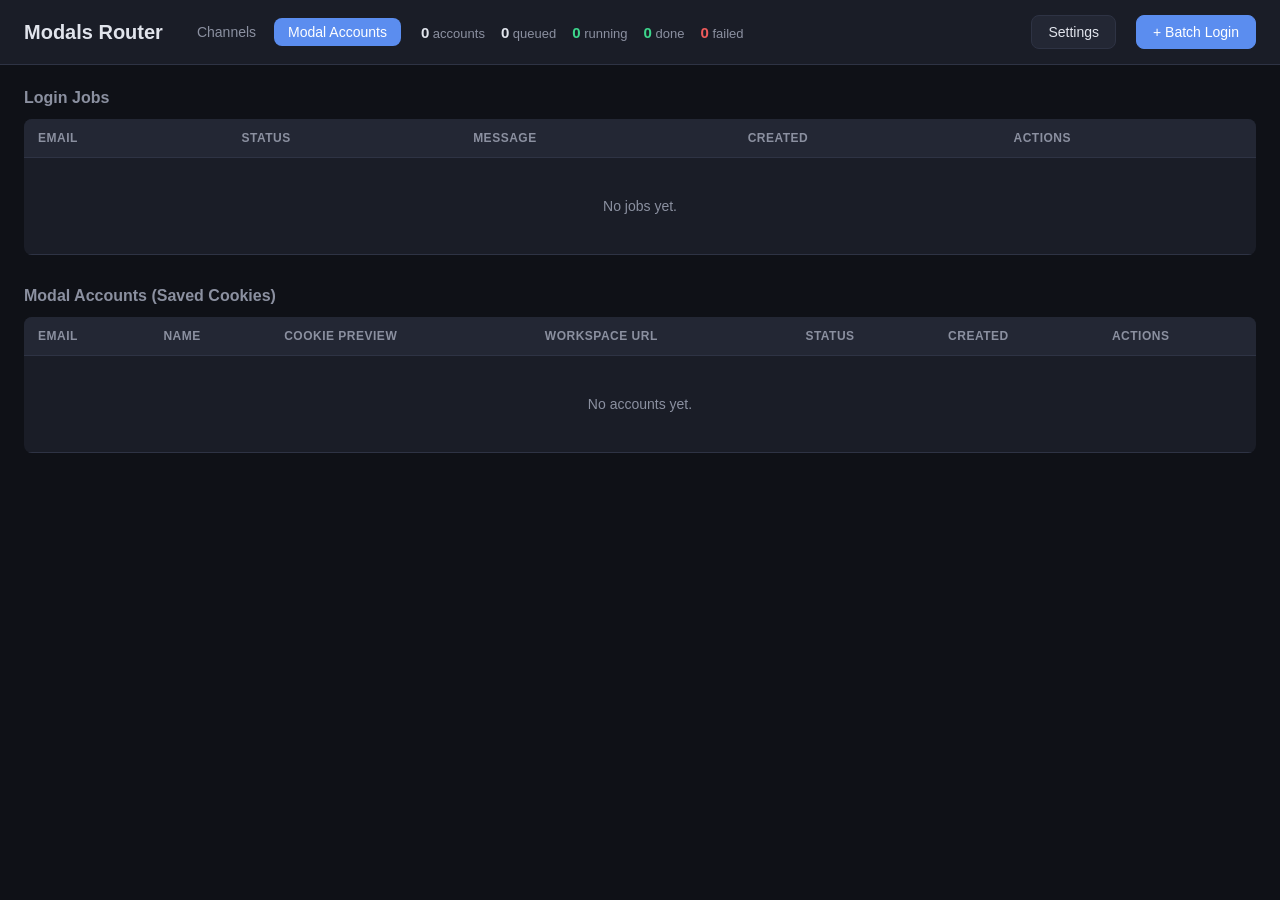
==== web/modal.html @ 1635a840 "Add Modal.com Google batch login with cookie persistence - modal_login.py: Camoufox browser automati" ====
<!DOCTYPE html>
<html lang="zh-CN">
<head>
<meta charset="UTF-8">
<meta name="viewport" content="width=device-width, initial-scale=1.0">
<title>Modal Accounts - Modals Router</title>
<link rel="stylesheet" href="style.css">
</head>
<body>

<div id="batch-modal" class="overlay hidden">
  <div class="modal-box wide">
    <h2>Google Batch Login</h2>
    <p>Paste Google accounts below, one per line. Format: <code>email|password[|auxEmail]</code></p>
    <textarea id="batch-text" rows="10" style="width:100%;background:var(--bg);color:var(--text);border:1px solid var(--border);border-radius:var(--radius);padding:10px;font-family:monospace;font-size:13px;" placeholder="user1@gmail.com|password123&#10;user2@gmail.com|password456|aux@gmail.com"></textarea>
    <div class="form-grid" style="margin-top:14px;">
      <label>Account Name (optional)
        <input type="text" id="batch-name" placeholder="My Modal Accounts">
      </label>
      <label>Headless Mode
        <select id="batch-headless" style="padding:10px 12px;border-radius:var(--radius);border:1px solid var(--border);background:var(--bg);color:var(--text);font-size:14px;">
          <option value="true">Headless (no browser window)</option>
          <option value="false">Visible (show browser)</option>
        </select>
      </label>
    </div>
    <div class="form-actions">
      <button type="button" class="btn" id="batch-cancel">Cancel</button>
      <button type="button" class="btn btn-primary" id="batch-submit">Start Batch Login</button>
    </div>
  </div>
</div>

<div id="cookie-modal" class="overlay hidden">
  <div class="modal-box wide">
    <h2>Cookie - <span id="cookie-email"></span></h2>
    <textarea id="cookie-text" rows="8" readonly style="width:100%;background:var(--bg);color:var(--text);border:1px solid var(--border);border-radius:var(--radius);padding:10px;font-family:monospace;font-size:12px;"></textarea>
    <div class="form-actions">
      <button type="button" class="btn" id="cookie-copy">Copy</button>
      <button type="button" class="btn btn-primary" id="cookie-close">Close</button>
    </div>
  </div>
</div>

<div id="settings-modal" class="overlay hidden">
  <div class="modal-box wide">
    <h2>Modal Login Settings</h2>
    <div class="form-grid">
      <label class="full">Base URL
        <input type="text" id="set-base-url" value="https://modal.com">
      </label>
      <label class="full">Proxy URL (optional)
        <input type="text" id="set-proxy" placeholder="http://127.0.0.1:7890">
      </label>
      <label>Job Concurrency (1-10)
        <input type="number" id="set-concurrency" value="1" min="1" max="10">
      </label>
    </div>
    <div class="form-actions">
      <button type="button" class="btn" id="settings-cancel">Cancel</button>
      <button type="button" class="btn btn-primary" id="settings-save">Save</button>
    </div>
  </div>
</div>

<header>
  <div class="header-inner">
    <h1>Modals Router</h1>
    <nav class="nav-tabs">
      <a href="/admin/" class="nav-tab">Channels</a>
      <a href="/admin/modal.html" class="nav-tab active">Modal Accounts</a>
    </nav>
    <div class="stats-bar" id="modal-stats-bar">
      <span class="stat"><b id="m-accounts">0</b> accounts</span>
      <span class="stat"><b id="m-jobs-queued">0</b> queued</span>
      <span class="stat active"><b id="m-jobs-running">0</b> running</span>
      <span class="stat ok"><b id="m-jobs-done">0</b> done</span>
      <span class="stat fail"><b id="m-jobs-failed">0</b> failed</span>
    </div>
    <button class="btn" id="settings-btn">Settings</button>
    <button class="btn btn-primary" id="batch-btn">+ Batch Login</button>
  </div>
</header>

<main>
  <h2 style="font-size:16px;margin-bottom:12px;color:var(--text-dim);">Login Jobs</h2>
  <table id="jobs-table" style="margin-bottom:32px;">
    <thead>
      <tr>
        <th>Email</th>
        <th>Status</th>
        <th>Message</th>
        <th>Created</th>
        <th>Actions</th>
      </tr>
    </thead>
    <tbody id="jobs-tbody">
      <tr><td colspan="5" class="empty">No jobs yet.</td></tr>
    </tbody>
  </table>

  <h2 style="font-size:16px;margin-bottom:12px;color:var(--text-dim);">Modal Accounts (Saved Cookies)</h2>
  <table id="accounts-table">
    <thead>
      <tr>
        <th>Email</th>
        <th>Name</th>
        <th>Cookie Preview</th>
        <th>Workspace URL</th>
        <th>Status</th>
        <th>Created</th>
        <th>Actions</th>
      </tr>
    </thead>
    <tbody id="accounts-tbody">
      <tr><td colspan="7" class="empty">No accounts yet.</td></tr>
    </tbody>
  </table>
</main>

<script src="modal.js"></script>
</body>
</html>
---- web/style.css ----
:root {
  --bg: #0f1117;
  --surface: #1a1d27;
  --surface2: #232734;
  --border: #2e3344;
  --text: #e1e4ec;
  --text-dim: #8b90a0;
  --primary: #5b8def;
  --primary-hover: #4a7de0;
  --green: #3dd68c;
  --red: #ef5b5b;
  --yellow: #f0b24b;
  --radius: 8px;
}

* { box-sizing: border-box; margin: 0; padding: 0; }

body {
  font-family: -apple-system, BlinkMacSystemFont, "Segoe UI", Roboto, sans-serif;
  background: var(--bg);
  color: var(--text);
  min-height: 100vh;
}

header {
  background: var(--surface);
  border-bottom: 1px solid var(--border);
  padding: 0 24px;
  position: sticky;
  top: 0;
  z-index: 10;
}

.header-inner {
  display: flex;
  align-items: center;
  gap: 20px;
  max-width: 1400px;
  margin: 0 auto;
  height: 64px;
}

.header-inner h1 {
  font-size: 20px;
  white-space: nowrap;
}

.nav-tabs {
  display: flex;
  gap: 4px;
}

.nav-tab {
  padding: 6px 14px;
  border-radius: var(--radius);
  font-size: 14px;
  color: var(--text-dim);
  text-decoration: none;
  transition: .15s;
}

.nav-tab:hover { background: var(--surface2); color: var(--text); }
.nav-tab.active { background: var(--primary); color: #fff; }

.stats-bar {
  display: flex;
  gap: 16px;
  flex: 1;
  flex-wrap: wrap;
}

.stat {
  font-size: 13px;
  color: var(--text-dim);
  white-space: nowrap;
}

.stat b { font-size: 15px; color: var(--text); }
.stat.active b { color: var(--green); }
.stat.disabled b { color: var(--red); }
.stat.ok b { color: var(--green); }
.stat.fail b { color: var(--red); }

main {
  max-width: 1400px;
  margin: 24px auto;
  padding: 0 24px;
}

table {
  width: 100%;
  border-collapse: collapse;
  background: var(--surface);
  border-radius: var(--radius);
  overflow: hidden;
  font-size: 14px;
}

th, td {
  padding: 12px 14px;
  text-align: left;
  border-bottom: 1px solid var(--border);
  white-space: nowrap;
}

th {
  background: var(--surface2);
  font-weight: 600;
  color: var(--text-dim);
  font-size: 12px;
  text-transform: uppercase;
  letter-spacing: 0.5px;
}

tbody tr:hover { background: var(--surface2); }
td.empty { text-align: center; color: var(--text-dim); padding: 40px; }

.badge {
  display: inline-block;
  padding: 3px 10px;
  border-radius: 20px;
  font-size: 12px;
  font-weight: 600;
}

.badge.active { background: rgba(61,214,140,.15); color: var(--green); }
.badge.disabled { background: rgba(239,91,91,.15); color: var(--red); }

.btn {
  padding: 8px 16px;
  border-radius: var(--radius);
  border: 1px solid var(--border);
  background: var(--surface2);
  color: var(--text);
  cursor: pointer;
  font-size: 14px;
  transition: .15s;
  white-space: nowrap;
}

.btn:hover { border-color: var(--text-dim); }
.btn-primary { background: var(--primary); border-color: var(--primary); color: #fff; }
.btn-primary:hover { background: var(--primary-hover); border-color: var(--primary-hover); }
.btn-sm { padding: 4px 10px; font-size: 12px; }
.btn-danger { color: var(--red); }
.btn-danger:hover { background: rgba(239,91,91,.1); }

.actions-cell { display: flex; gap: 6px; }

.overlay {
  position: fixed;
  inset: 0;
  background: rgba(0,0,0,.6);
  display: flex;
  align-items: center;
  justify-content: center;
  z-index: 100;
}

.overlay.hidden { display: none; }

.modal-box {
  background: var(--surface);
  border-radius: 12px;
  padding: 28px;
  width: 400px;
  max-width: 90vw;
  max-height: 90vh;
  overflow-y: auto;
  border: 1px solid var(--border);
}

.modal-box.wide { width: 640px; }

.modal-box h2 { margin-bottom: 16px; font-size: 18px; }
.modal-box p { color: var(--text-dim); margin-bottom: 12px; font-size: 14px; }

.modal-box input, .modal-box textarea {
  width: 100%;
  padding: 10px 12px;
  border-radius: var(--radius);
  border: 1px solid var(--border);
  background: var(--bg);
  color: var(--text);
  font-size: 14px;
  font-family: inherit;
}

.modal-box input:focus, .modal-box textarea:focus {
  outline: none;
  border-color: var(--primary);
}

.modal-box label {
  display: flex;
  flex-direction: column;
  gap: 4px;
  font-size: 13px;
  color: var(--text-dim);
}

.modal-box label small { font-size: 11px; color: var(--text-dim); opacity: .7; }

.form-grid {
  display: grid;
  grid-template-columns: 1fr 1fr;
  gap: 14px;
}

.form-grid .full { grid-column: 1 / -1; }

.form-actions {
  display: flex;
  justify-content: flex-end;
  gap: 10px;
  margin-top: 20px;
}

#token-input { margin-bottom: 12px; }

.key-cell { font-family: monospace; font-size: 12px; color: var(--text-dim); }
.url-cell { font-family: monospace; font-size: 12px; max-width: 280px; overflow: hidden; text-overflow: ellipsis; }
.reason-cell { font-size: 11px; color: var(--yellow); }

.test-result { margin-top: 16px; }
.test-result.hidden { display: none; }

.test-summary {
  display: flex;
  align-items: center;
  gap: 12px;
  padding: 10px 14px;
  border-radius: var(--radius);
  margin-bottom: 10px;
}

.test-summary.test-ok { background: rgba(61,214,140,.1); }
.test-summary.test-fail { background: rgba(239,91,91,.1); }

.test-status-badge {
  font-weight: 700;
  font-size: 13px;
  padding: 3px 10px;
  border-radius: 4px;
}

.test-status-badge.test-ok { background: var(--green); color: #fff; }
.test-status-badge.test-fail { background: var(--red); color: #fff; }

.test-meta { font-size: 13px; color: var(--text-dim); }

.test-warn {
  font-size: 12px;
  color: var(--yellow);
  background: rgba(240,178,75,.15);
  padding: 3px 8px;
  border-radius: 4px;
}

.test-error-msg {
  color: var(--red);
  font-size: 13px;
  margin-bottom: 8px;
}

.test-response {
  background: var(--bg);
  border: 1px solid var(--border);
  border-radius: var(--radius);
  padding: 12px;
  font-size: 12px;
  font-family: "Cascadia Code", "Fira Code", monospace;
  max-height: 240px;
  overflow: auto;
  white-space: pre-wrap;
  word-break: break-all;
  color: var(--text-dim);
}

.test-pending { color: var(--text-dim); font-size: 14px; padding: 8px 0; }
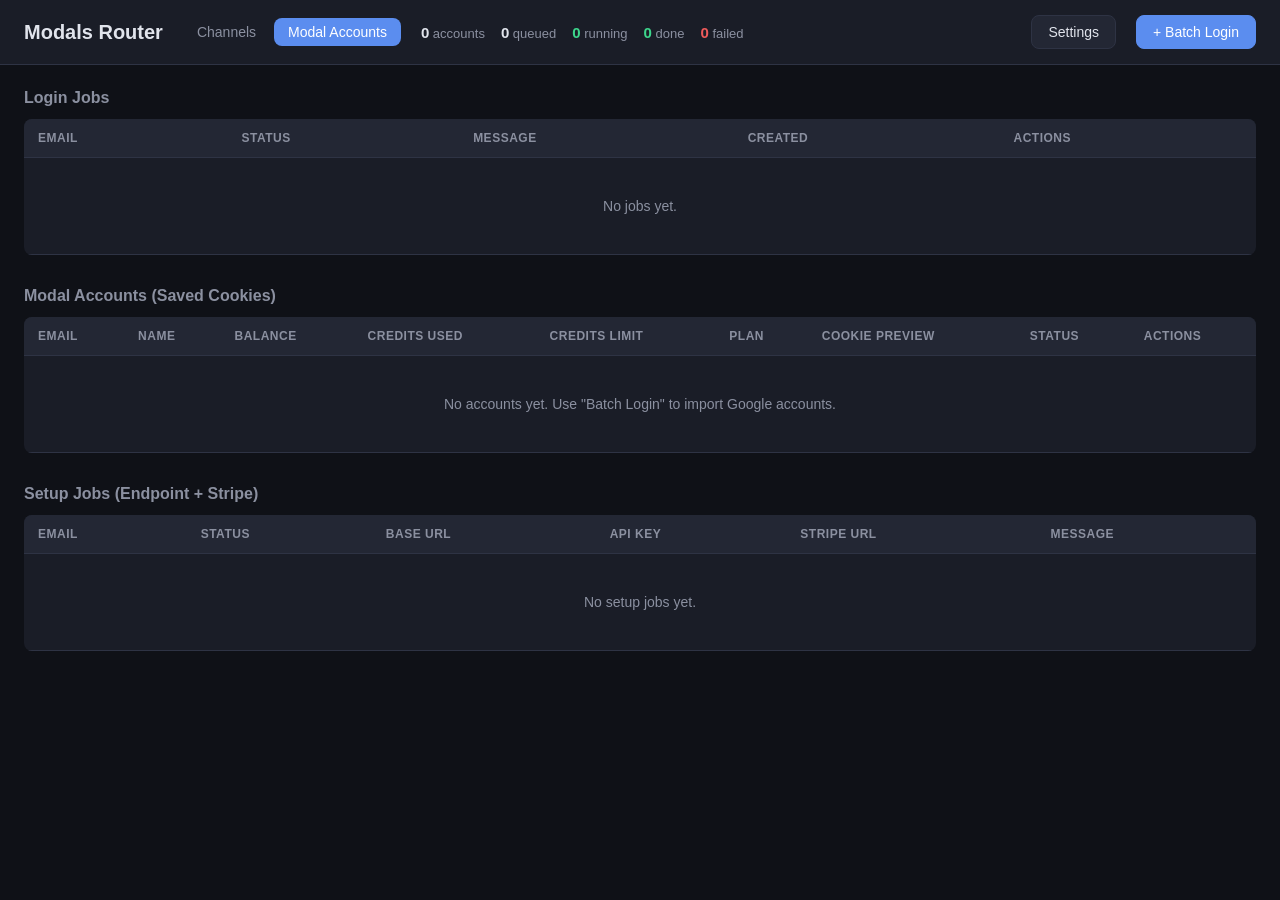
==== commit b6632d60: "Add post-login setup (endpoint+stripe), balance sync, per-job proxy, concurrency & cancel - Setup: c" ====
--- a/web/modal.html
+++ b/web/modal.html
@@ -17,11 +17,21 @@
       <label>Account Name (optional)
         <input type="text" id="batch-name" placeholder="My Modal Accounts">
       </label>
+      <label>Mode
+        <select id="batch-mode" style="padding:10px 12px;border-radius:var(--radius);border:1px solid var(--border);background:var(--bg);color:var(--text);font-size:14px;">
+          <option value="signup">Signup (register new account)</option>
+          <option value="login">Login (existing account)</option>
+        </select>
+      </label>
       <label>Headless Mode
         <select id="batch-headless" style="padding:10px 12px;border-radius:var(--radius);border:1px solid var(--border);background:var(--bg);color:var(--text);font-size:14px;">
           <option value="true">Headless (no browser window)</option>
           <option value="false">Visible (show browser)</option>
         </select>
+      </label>
+      <label class="full">Proxy URL (optional, overrides global setting)
+        <input type="text" id="batch-proxy" placeholder="http://127.0.0.1:7890 or socks5://...">
+        <small>Leave empty to use the global proxy from Settings</small>
       </label>
     </div>
     <div class="form-actions">
@@ -105,15 +115,34 @@
       <tr>
         <th>Email</th>
         <th>Name</th>
+        <th>Balance</th>
+        <th>Credits Used</th>
+        <th>Credits Limit</th>
+        <th>Plan</th>
         <th>Cookie Preview</th>
-        <th>Workspace URL</th>
         <th>Status</th>
-        <th>Created</th>
         <th>Actions</th>
       </tr>
     </thead>
     <tbody id="accounts-tbody">
-      <tr><td colspan="7" class="empty">No accounts yet.</td></tr>
+      <tr><td colspan="9" class="empty">No accounts yet. Use "Batch Login" to import Google accounts.</td></tr>
+    </tbody>
+  </table>
+
+  <h2 style="font-size:16px;margin:32px 0 12px;color:var(--text-dim);">Setup Jobs (Endpoint + Stripe)</h2>
+  <table id="setup-table">
+    <thead>
+      <tr>
+        <th>Email</th>
+        <th>Status</th>
+        <th>Base URL</th>
+        <th>API Key</th>
+        <th>Stripe URL</th>
+        <th>Message</th>
+      </tr>
+    </thead>
+    <tbody id="setup-tbody">
+      <tr><td colspan="6" class="empty">No setup jobs yet.</td></tr>
     </tbody>
   </table>
 </main>
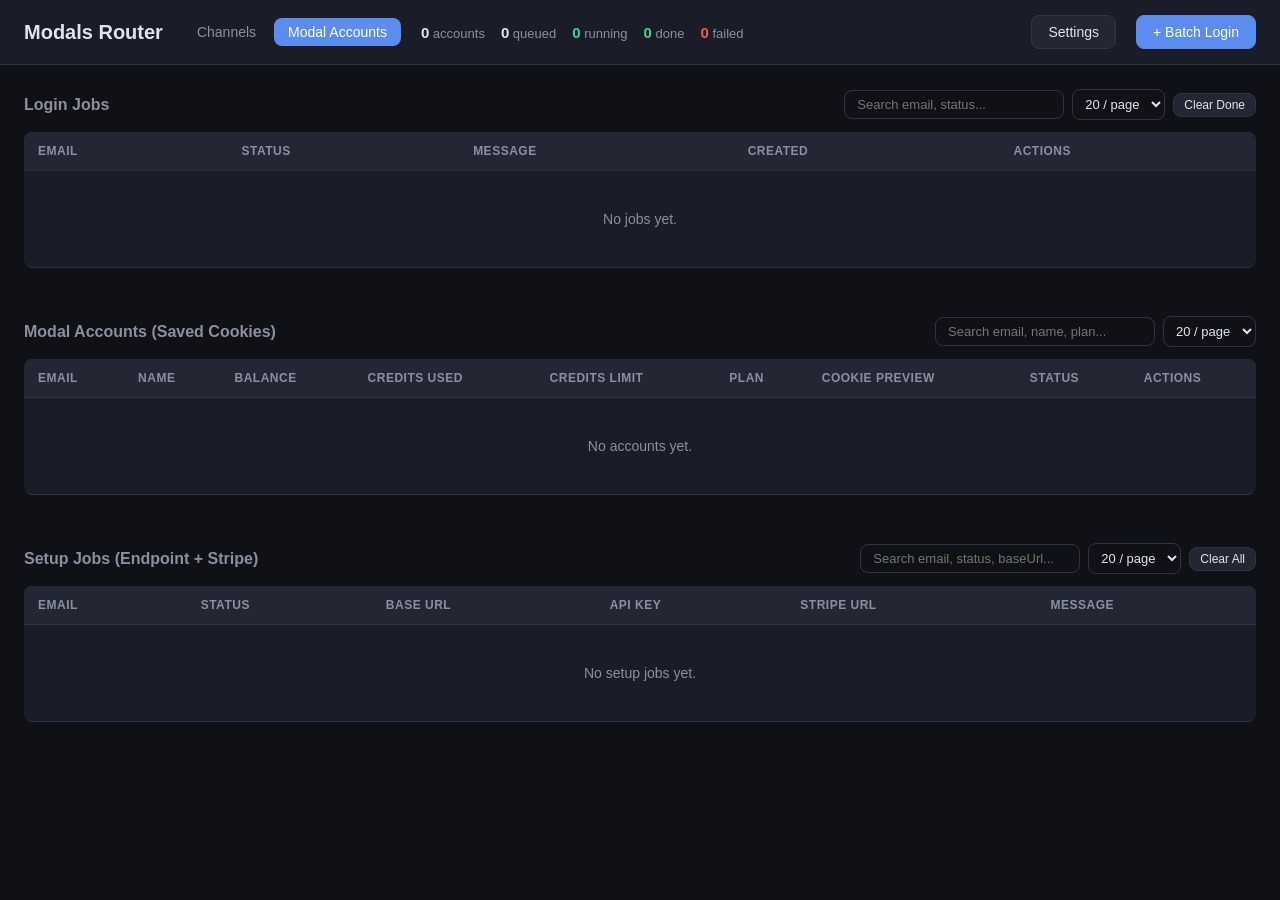
==== commit 1b0b5775: "Persist setup jobs in store + client-side pagination & search for all tables - Setup jobs now saved " ====
--- a/web/modal.html
+++ b/web/modal.html
@@ -93,58 +93,102 @@
 </header>
 
 <main>
-  <h2 style="font-size:16px;margin-bottom:12px;color:var(--text-dim);">Login Jobs</h2>
-  <table id="jobs-table" style="margin-bottom:32px;">
-    <thead>
-      <tr>
-        <th>Email</th>
-        <th>Status</th>
-        <th>Message</th>
-        <th>Created</th>
-        <th>Actions</th>
-      </tr>
-    </thead>
-    <tbody id="jobs-tbody">
-      <tr><td colspan="5" class="empty">No jobs yet.</td></tr>
-    </tbody>
-  </table>
+  <!-- Login Jobs -->
+  <div class="table-section">
+    <div class="table-header">
+      <h2>Login Jobs</h2>
+      <div class="table-controls">
+        <input type="text" class="table-search" id="jobs-search" placeholder="Search email, status...">
+        <select class="table-page-size" id="jobs-page-size">
+          <option value="10">10 / page</option>
+          <option value="20" selected>20 / page</option>
+          <option value="50">50 / page</option>
+        </select>
+        <button class="btn btn-sm" id="jobs-clear">Clear Done</button>
+      </div>
+    </div>
+    <table id="jobs-table">
+      <thead>
+        <tr>
+          <th>Email</th>
+          <th>Status</th>
+          <th>Message</th>
+          <th>Created</th>
+          <th>Actions</th>
+        </tr>
+      </thead>
+      <tbody id="jobs-tbody">
+        <tr><td colspan="5" class="empty">No jobs yet.</td></tr>
+      </tbody>
+    </table>
+    <div class="pagination" id="jobs-pagination"></div>
+  </div>
 
-  <h2 style="font-size:16px;margin-bottom:12px;color:var(--text-dim);">Modal Accounts (Saved Cookies)</h2>
-  <table id="accounts-table">
-    <thead>
-      <tr>
-        <th>Email</th>
-        <th>Name</th>
-        <th>Balance</th>
-        <th>Credits Used</th>
-        <th>Credits Limit</th>
-        <th>Plan</th>
-        <th>Cookie Preview</th>
-        <th>Status</th>
-        <th>Actions</th>
-      </tr>
-    </thead>
-    <tbody id="accounts-tbody">
-      <tr><td colspan="9" class="empty">No accounts yet. Use "Batch Login" to import Google accounts.</td></tr>
-    </tbody>
-  </table>
+  <!-- Accounts -->
+  <div class="table-section">
+    <div class="table-header">
+      <h2>Modal Accounts (Saved Cookies)</h2>
+      <div class="table-controls">
+        <input type="text" class="table-search" id="accounts-search" placeholder="Search email, name, plan...">
+        <select class="table-page-size" id="accounts-page-size">
+          <option value="10">10 / page</option>
+          <option value="20" selected>20 / page</option>
+          <option value="50">50 / page</option>
+        </select>
+      </div>
+    </div>
+    <table id="accounts-table">
+      <thead>
+        <tr>
+          <th>Email</th>
+          <th>Name</th>
+          <th>Balance</th>
+          <th>Credits Used</th>
+          <th>Credits Limit</th>
+          <th>Plan</th>
+          <th>Cookie Preview</th>
+          <th>Status</th>
+          <th>Actions</th>
+        </tr>
+      </thead>
+      <tbody id="accounts-tbody">
+        <tr><td colspan="9" class="empty">No accounts yet.</td></tr>
+      </tbody>
+    </table>
+    <div class="pagination" id="accounts-pagination"></div>
+  </div>
 
-  <h2 style="font-size:16px;margin:32px 0 12px;color:var(--text-dim);">Setup Jobs (Endpoint + Stripe)</h2>
-  <table id="setup-table">
-    <thead>
-      <tr>
-        <th>Email</th>
-        <th>Status</th>
-        <th>Base URL</th>
-        <th>API Key</th>
-        <th>Stripe URL</th>
-        <th>Message</th>
-      </tr>
-    </thead>
-    <tbody id="setup-tbody">
-      <tr><td colspan="6" class="empty">No setup jobs yet.</td></tr>
-    </tbody>
-  </table>
+  <!-- Setup Jobs -->
+  <div class="table-section">
+    <div class="table-header">
+      <h2>Setup Jobs (Endpoint + Stripe)</h2>
+      <div class="table-controls">
+        <input type="text" class="table-search" id="setup-search" placeholder="Search email, status, baseUrl...">
+        <select class="table-page-size" id="setup-page-size">
+          <option value="10">10 / page</option>
+          <option value="20" selected>20 / page</option>
+          <option value="50">50 / page</option>
+        </select>
+        <button class="btn btn-sm" id="setup-clear">Clear All</button>
+      </div>
+    </div>
+    <table id="setup-table">
+      <thead>
+        <tr>
+          <th>Email</th>
+          <th>Status</th>
+          <th>Base URL</th>
+          <th>API Key</th>
+          <th>Stripe URL</th>
+          <th>Message</th>
+        </tr>
+      </thead>
+      <tbody id="setup-tbody">
+        <tr><td colspan="6" class="empty">No setup jobs yet.</td></tr>
+      </tbody>
+    </table>
+    <div class="pagination" id="setup-pagination"></div>
+  </div>
 </main>
 
 <script src="modal.js"></script>
--- a/web/style.css
+++ b/web/style.css
@@ -278,3 +278,78 @@
 }
 
 .test-pending { color: var(--text-dim); font-size: 14px; padding: 8px 0; }
+
+.table-section {
+  margin-bottom: 36px;
+}
+
+.table-header {
+  display: flex;
+  align-items: center;
+  justify-content: space-between;
+  margin-bottom: 12px;
+  gap: 12px;
+  flex-wrap: wrap;
+}
+
+.table-header h2 {
+  font-size: 16px;
+  color: var(--text-dim);
+  margin: 0;
+}
+
+.table-controls {
+  display: flex;
+  align-items: center;
+  gap: 8px;
+}
+
+.table-search {
+  padding: 6px 12px;
+  border-radius: var(--radius);
+  border: 1px solid var(--border);
+  background: var(--bg);
+  color: var(--text);
+  font-size: 13px;
+  width: 220px;
+}
+
+.table-search:focus { outline: none; border-color: var(--primary); }
+
+.table-page-size {
+  padding: 6px 8px;
+  border-radius: var(--radius);
+  border: 1px solid var(--border);
+  background: var(--bg);
+  color: var(--text);
+  font-size: 13px;
+  cursor: pointer;
+}
+
+.pagination {
+  display: flex;
+  align-items: center;
+  justify-content: center;
+  gap: 6px;
+  margin-top: 12px;
+  font-size: 13px;
+}
+
+.pagination.hidden { display: none; }
+
+.page-btn {
+  padding: 4px 10px;
+  border-radius: 4px;
+  border: 1px solid var(--border);
+  background: var(--surface2);
+  color: var(--text);
+  cursor: pointer;
+  font-size: 13px;
+  transition: .15s;
+}
+
+.page-btn:hover { border-color: var(--text-dim); }
+.page-btn.active { background: var(--primary); border-color: var(--primary); color: #fff; }
+.page-btn:disabled { opacity: .4; cursor: default; }
+
+.page-info { color: var(--text-dim); padding: 0 8px; }
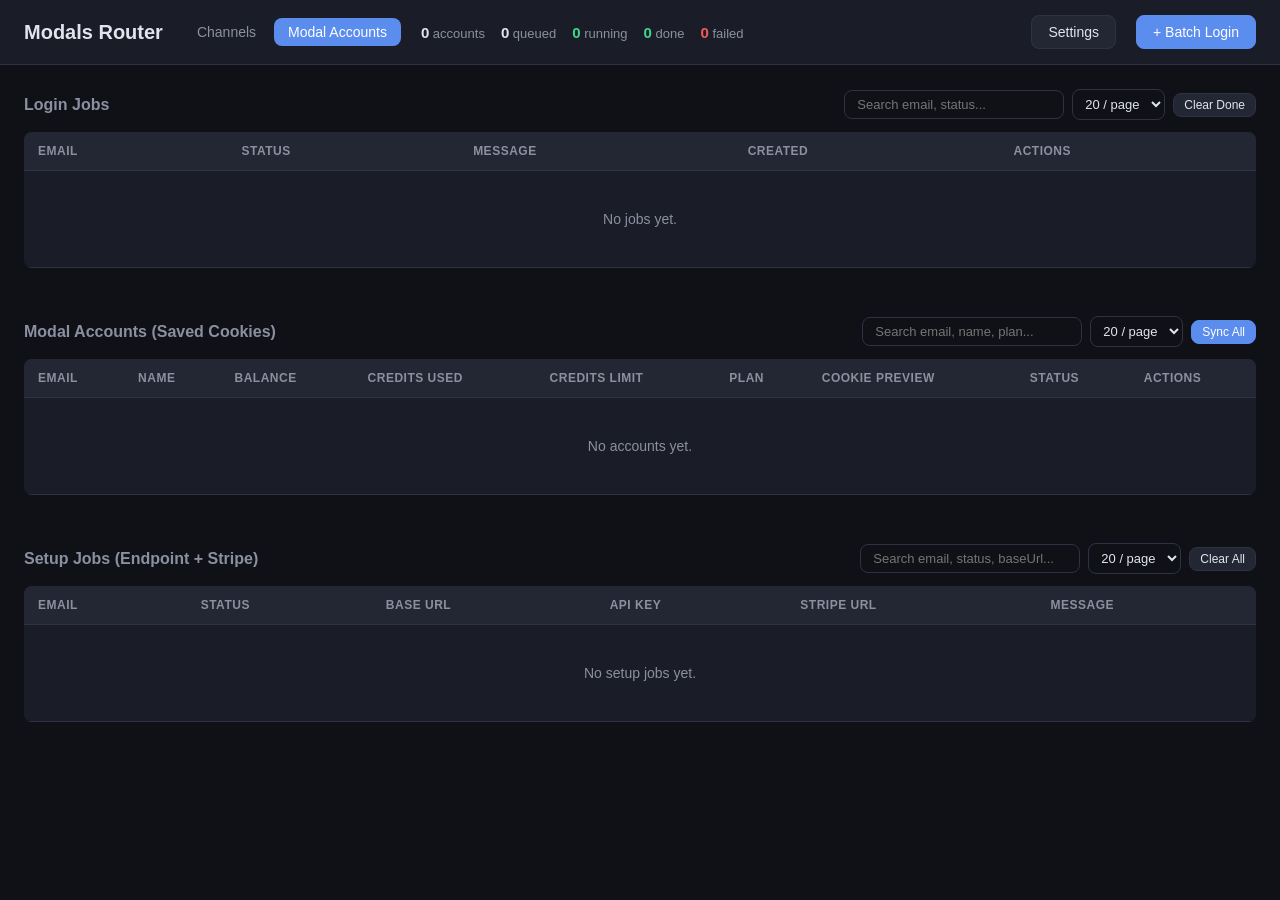
==== commit 98ce6748: "Add Sync All button for bulk balance sync across all accounts" ====
--- a/web/modal.html
+++ b/web/modal.html
@@ -135,6 +135,7 @@
           <option value="20" selected>20 / page</option>
           <option value="50">50 / page</option>
         </select>
+        <button class="btn btn-sm btn-primary" id="sync-all-btn">Sync All</button>
       </div>
     </div>
     <table id="accounts-table">
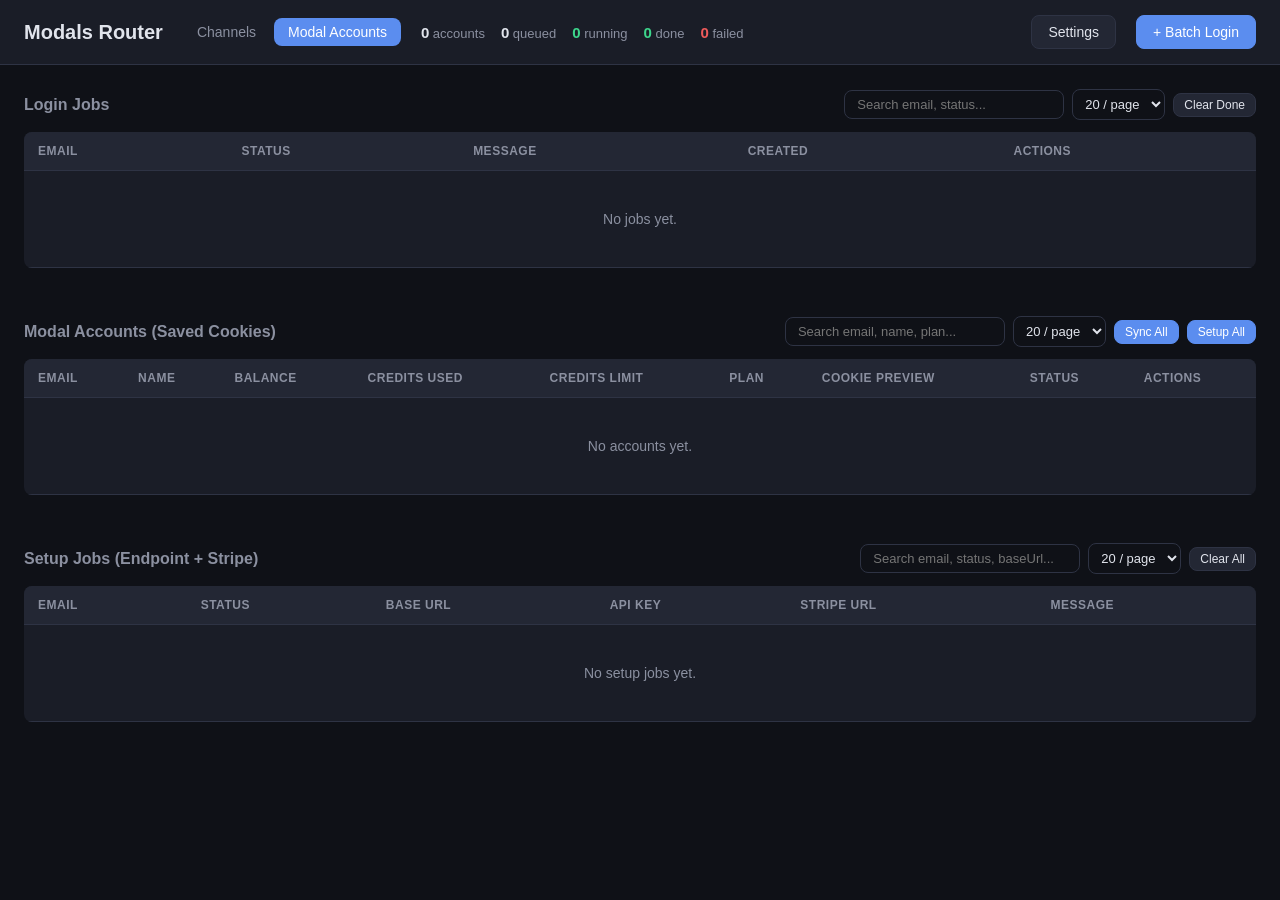
==== commit 3069ab4b: "Add Setup All button for bulk endpoint+stripe setup across all accounts" ====
--- a/web/modal.html
+++ b/web/modal.html
@@ -136,6 +136,7 @@
           <option value="50">50 / page</option>
         </select>
         <button class="btn btn-sm btn-primary" id="sync-all-btn">Sync All</button>
+        <button class="btn btn-sm btn-primary" id="setup-all-btn">Setup All</button>
       </div>
     </div>
     <table id="accounts-table">
